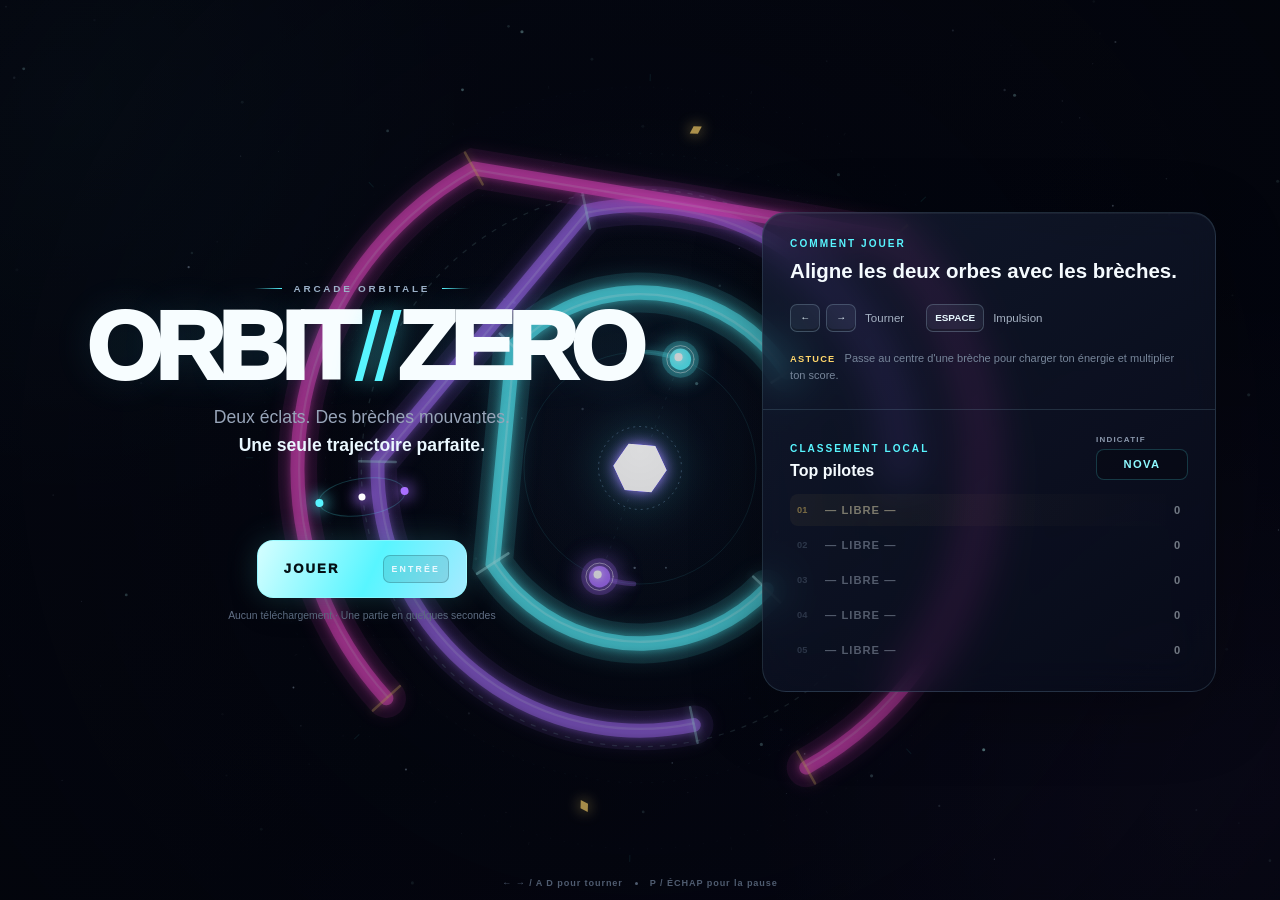
==== orbit-zero/index.html @ 379ce7a5 "Add Orbit Zero arcade game" ====
<!doctype html>
<html lang="fr">
<head>
  <meta charset="UTF-8">
  <meta name="viewport" content="width=device-width, initial-scale=1, viewport-fit=cover">
  <meta name="theme-color" content="#060812">
  <meta name="description" content="ORBIT//ZERO — un jeu d'arcade orbital rapide, tactile et addictif.">
  <title>ORBIT//ZERO — Neon Arcade</title>
  <link rel="stylesheet" href="styles.css">
</head>
<body data-state="menu">
  <main id="app" aria-label="Jeu ORBIT ZERO">
    <canvas id="game-canvas" aria-label="Zone de jeu"></canvas>

    <!-- Couches purement visuelles : aucune ressource externe n'est nécessaire. -->
    <div class="ambient" aria-hidden="true"></div>
    <div class="scanlines" aria-hidden="true"></div>
    <div id="screen-flash" aria-hidden="true"></div>

    <!-- HUD en jeu -->
    <section id="hud" aria-label="Informations de partie">
      <div class="hud-score glass-chip">
        <span class="hud-label">SCORE</span>
        <strong id="score-value">000 000</strong>
      </div>

      <div id="combo-chip" class="combo-chip" aria-live="polite">
        <span>FLUX</span>
        <strong id="combo-value">×1</strong>
      </div>

      <div class="hud-actions">
        <button id="sound-button" class="icon-button glass-chip" type="button" aria-label="Couper le son" aria-pressed="true">
          <svg class="sound-on" viewBox="0 0 24 24" aria-hidden="true"><path d="M4 9v6h4l5 4V5L8 9H4Zm12.4 3a4.4 4.4 0 0 0-2.1-3.75v7.5A4.4 4.4 0 0 0 16.4 12Zm-2.1-8v2.1a6.5 6.5 0 0 1 0 11.8V20a8.5 8.5 0 0 0 0-16Z"/></svg>
          <svg class="sound-off" viewBox="0 0 24 24" aria-hidden="true"><path d="M4 9v6h4l5 4V5L8 9H4Zm11.3 1.3L13.6 12l1.7 1.7-1.4 1.4-1.7-1.7-1.7 1.7-1.4-1.4 1.7-1.7-1.7-1.7 1.4-1.4 1.7 1.7 1.7-1.7 1.4 1.4Z"/></svg>
        </button>
        <button id="pause-button" class="icon-button glass-chip" type="button" aria-label="Mettre en pause">
          <svg viewBox="0 0 24 24" aria-hidden="true"><path d="M6.5 5h4v14h-4V5Zm7 0h4v14h-4V5Z"/></svg>
        </button>
      </div>

      <div class="energy-wrap">
        <div class="energy-copy">
          <span>IMPULSION</span>
          <span id="energy-value">100%</span>
        </div>
        <div class="energy-track" role="meter" aria-label="Énergie d'impulsion" aria-valuemin="0" aria-valuemax="100" aria-valuenow="100">
          <div id="energy-fill" class="energy-fill"></div>
        </div>
      </div>
    </section>

    <div id="callout" role="status" aria-live="polite">PRÊT</div>

    <!-- Contrôles mobiles. Le canvas accepte aussi les pressions gauche/droite. -->
    <nav id="touch-controls" class="touch-controls" aria-label="Contrôles tactiles">
      <div class="direction-pad">
        <button id="touch-left" class="touch-button direction" type="button" aria-label="Tourner à gauche">
          <svg viewBox="0 0 24 24" aria-hidden="true"><path d="m14.5 5-7 7 7 7 1.8-1.8-5.2-5.2 5.2-5.2L14.5 5Z"/></svg>
        </button>
        <button id="touch-right" class="touch-button direction" type="button" aria-label="Tourner à droite">
          <svg viewBox="0 0 24 24" aria-hidden="true"><path d="m9.5 5 7 7-7 7-1.8-1.8 5.2-5.2-5.2-5.2L9.5 5Z"/></svg>
        </button>
      </div>
      <button id="touch-pulse" class="touch-button pulse" type="button" aria-label="Activer l'impulsion">
        <span class="pulse-icon" aria-hidden="true"></span>
        <small>PULSE</small>
      </button>
    </nav>

    <!-- Écran d'accueil -->
    <section id="menu-screen" class="screen active" aria-labelledby="game-title">
      <div class="screen-inner menu-layout">
        <div class="hero-block">
          <div class="eyebrow"><span></span> ARCADE ORBITALE <span></span></div>
          <h1 id="game-title">ORBIT<span>//</span>ZERO</h1>
          <p class="tagline">Deux éclats. Des brèches mouvantes.<br><strong>Une seule trajectoire parfaite.</strong></p>

          <div class="mini-orbit" aria-hidden="true">
            <i></i><b></b><b></b>
          </div>

          <button id="play-button" class="primary-button" type="button">
            <span>JOUER</span>
            <kbd>ENTRÉE</kbd>
          </button>
          <p class="microcopy">Aucun téléchargement · Une partie en quelques secondes</p>
        </div>

        <aside class="menu-panel glass-panel">
          <div class="how-to">
            <p class="panel-kicker">COMMENT JOUER</p>
            <h2>Aligne les deux orbes avec les brèches.</h2>
            <div class="control-row desktop-help">
              <div><kbd>←</kbd><kbd>→</kbd><span>Tourner</span></div>
              <div><kbd>ESPACE</kbd><span>Impulsion</span></div>
            </div>
            <div class="control-row touch-help">
              <div><span class="gesture-icon">↔</span><span>Maintenir / glisser</span></div>
              <div><span class="gesture-icon">◉</span><span>Pulse</span></div>
            </div>
            <p class="tip"><span>ASTUCE</span> Passe au centre d'une brèche pour charger ton énergie et multiplier ton score.</p>
          </div>

          <div class="leaderboard-block">
            <div class="panel-heading">
              <div>
                <p class="panel-kicker">CLASSEMENT LOCAL</p>
                <h3>Top pilotes</h3>
              </div>
              <label class="pilot-field">
                <span>INDICATIF</span>
                <input id="pilot-name" type="text" value="NOVA" maxlength="8" autocomplete="off" spellcheck="false" aria-label="Votre indicatif">
              </label>
            </div>
            <ol id="menu-leaderboard" class="leaderboard" aria-label="Meilleurs scores locaux"></ol>
          </div>
        </aside>
      </div>
      <footer class="menu-footer">
        <span>← → / A D pour tourner</span>
        <span class="footer-dot"></span>
        <span>P / ÉCHAP pour la pause</span>
      </footer>
    </section>

    <!-- Pause -->
    <section id="pause-screen" class="screen compact-screen" aria-labelledby="pause-title">
      <div class="modal-card glass-panel">
        <p class="panel-kicker">SYSTÈME SUSPENDU</p>
        <h2 id="pause-title">PAUSE</h2>
        <p>Respire. L’orbite t’attend.</p>
        <button id="resume-button" class="primary-button small" type="button"><span>REPRENDRE</span><kbd>P</kbd></button>
        <button id="pause-home-button" class="text-button" type="button">Quitter vers l’accueil</button>
      </div>
    </section>

    <!-- Fin de partie -->
    <section id="gameover-screen" class="screen compact-screen" aria-labelledby="gameover-title">
      <div class="gameover-card glass-panel">
        <p id="record-badge" class="record-badge">NOUVEAU RECORD</p>
        <p class="panel-kicker">ORBITE ROMPUE</p>
        <h2 id="gameover-title">FIN DE TRANSMISSION</h2>

        <div class="final-score">
          <span>SCORE</span>
          <strong id="final-score-value">0</strong>
        </div>

        <div class="stat-grid">
          <div><strong id="stat-gates">0</strong><span>ANNEAUX</span></div>
          <div><strong id="stat-perfects">0</strong><span>PARFAITS</span></div>
          <div><strong id="stat-combo">×1</strong><span>MAX FLUX</span></div>
        </div>

        <div class="gameover-actions">
          <button id="restart-button" class="primary-button" type="button"><span>REJOUER</span><kbd>R</kbd></button>
          <button id="home-button" class="secondary-button" type="button">ACCUEIL</button>
        </div>

        <div class="final-ranking">
          <p class="panel-kicker">CLASSEMENT LOCAL</p>
          <ol id="gameover-leaderboard" class="leaderboard compact" aria-label="Classement après cette partie"></ol>
        </div>
      </div>
    </section>

    <div id="rotate-notice" aria-hidden="true">Tourne ton appareil pour plus d’espace</div>
  </main>

  <noscript>ORBIT//ZERO nécessite JavaScript pour fonctionner.</noscript>
  <script type="module" src="js/main.js"></script>
</body>
</html>
---- orbit-zero/styles.css ----
/* ------------------------------------------------------------
   ORBIT//ZERO — interface
   Tout le rendu est local : CSS, SVG inline et Canvas 2D.
   ------------------------------------------------------------ */

:root {
  --bg: #050711;
  --panel: rgba(12, 17, 34, 0.72);
  --panel-strong: rgba(10, 14, 29, 0.92);
  --line: rgba(168, 229, 255, 0.14);
  --line-bright: rgba(168, 229, 255, 0.28);
  --text: #f5fbff;
  --muted: #8b98ad;
  --cyan: #58f5ff;
  --cyan-soft: #8ef9ff;
  --violet: #a970ff;
  --pink: #ff4fd8;
  --gold: #ffd66b;
  --danger: #ff426c;
  --safe-bottom: env(safe-area-inset-bottom, 0px);
  --safe-top: env(safe-area-inset-top, 0px);
  --energy: 100%;
  color-scheme: dark;
  font-family: Inter, ui-sans-serif, -apple-system, BlinkMacSystemFont, "Segoe UI", sans-serif;
}

* {
  box-sizing: border-box;
}

html,
body {
  width: 100%;
  height: 100%;
  margin: 0;
  overflow: hidden;
  overscroll-behavior: none;
  background: var(--bg);
  color: var(--text);
}

body {
  -webkit-font-smoothing: antialiased;
  -webkit-tap-highlight-color: transparent;
  user-select: none;
}

button,
input {
  font: inherit;
}

button {
  color: inherit;
}

button:focus-visible,
input:focus-visible {
  outline: 2px solid var(--cyan);
  outline-offset: 4px;
}

#app {
  position: relative;
  width: 100%;
  height: 100%;
  min-height: 360px;
  isolation: isolate;
  overflow: hidden;
  background:
    radial-gradient(circle at 50% 47%, rgba(29, 52, 88, 0.2), transparent 38%),
    linear-gradient(145deg, #070914 0%, #04060d 58%, #080616 100%);
}

#game-canvas {
  position: absolute;
  z-index: 1;
  inset: 0;
  display: block;
  width: 100%;
  height: 100%;
  touch-action: none;
  cursor: crosshair;
}

.ambient {
  position: absolute;
  z-index: 0;
  inset: -20%;
  pointer-events: none;
  background:
    radial-gradient(circle at 18% 22%, rgba(88, 245, 255, 0.07), transparent 24%),
    radial-gradient(circle at 84% 76%, rgba(169, 112, 255, 0.09), transparent 28%);
  animation: ambient-drift 14s ease-in-out infinite alternate;
}

.scanlines {
  position: absolute;
  z-index: 3;
  inset: 0;
  pointer-events: none;
  opacity: 0.12;
  mix-blend-mode: soft-light;
  background: repeating-linear-gradient(
    0deg,
    rgba(255, 255, 255, 0.025) 0,
    rgba(255, 255, 255, 0.025) 1px,
    transparent 1px,
    transparent 4px
  );
}

.scanlines::after {
  content: "";
  position: absolute;
  inset: 0;
  background: radial-gradient(circle at center, transparent 48%, rgba(0, 0, 0, 0.42) 110%);
}

#screen-flash {
  position: absolute;
  z-index: 16;
  inset: 0;
  pointer-events: none;
  opacity: 0;
  background: #fff;
}

#screen-flash.flash-perfect {
  animation: flash-perfect 300ms ease-out;
}

#screen-flash.flash-pulse {
  animation: flash-pulse 340ms ease-out;
}

#screen-flash.flash-danger {
  background: var(--danger);
  animation: flash-danger 560ms ease-out;
}

.glass-panel,
.glass-chip {
  border: 1px solid var(--line);
  background: linear-gradient(145deg, rgba(22, 30, 52, 0.74), rgba(8, 12, 26, 0.67));
  box-shadow:
    inset 0 1px 0 rgba(255, 255, 255, 0.055),
    0 20px 70px rgba(0, 0, 0, 0.28);
  backdrop-filter: blur(20px) saturate(1.2);
  -webkit-backdrop-filter: blur(20px) saturate(1.2);
}

/* ------------------------------ HUD ------------------------------ */

#hud {
  position: absolute;
  z-index: 12;
  inset: 0;
  padding: calc(20px + var(--safe-top)) clamp(18px, 4vw, 58px) calc(18px + var(--safe-bottom));
  pointer-events: none;
  opacity: 0;
  transform: translateY(-8px);
  transition: opacity 220ms ease, transform 220ms ease;
}

body[data-state="playing"] #hud,
body[data-state="paused"] #hud,
body[data-state="dying"] #hud {
  opacity: 1;
  transform: none;
}

.hud-score {
  position: absolute;
  top: calc(20px + var(--safe-top));
  left: clamp(18px, 4vw, 58px);
  min-width: 142px;
  padding: 11px 15px 10px;
  border-radius: 14px;
}

.hud-label,
.energy-copy,
.panel-kicker {
  color: var(--muted);
  font-size: 0.63rem;
  font-weight: 800;
  letter-spacing: 0.2em;
}

.hud-score strong {
  display: block;
  margin-top: 2px;
  font-size: clamp(1.15rem, 2.1vw, 1.65rem);
  font-variant-numeric: tabular-nums;
  letter-spacing: 0.08em;
  line-height: 1.05;
}

.hud-actions {
  position: absolute;
  top: calc(20px + var(--safe-top));
  right: clamp(18px, 4vw, 58px);
  display: flex;
  gap: 8px;
  pointer-events: auto;
}

.icon-button {
  display: grid;
  width: 46px;
  height: 46px;
  padding: 0;
  place-items: center;
  border-radius: 14px;
  cursor: pointer;
  transition: border-color 150ms ease, background 150ms ease, transform 150ms ease;
}

.icon-button:hover {
  border-color: var(--line-bright);
  background: rgba(30, 42, 68, 0.82);
  transform: translateY(-1px);
}

.icon-button:active {
  transform: scale(0.94);
}

.icon-button svg {
  width: 20px;
  height: 20px;
  fill: currentColor;
}

.sound-off {
  display: none;
}

#sound-button[aria-pressed="false"] .sound-on {
  display: none;
}

#sound-button[aria-pressed="false"] .sound-off {
  display: block;
}

.combo-chip {
  position: absolute;
  top: calc(24px + var(--safe-top));
  left: 50%;
  display: flex;
  gap: 7px;
  align-items: baseline;
  padding: 7px 13px;
  border: 1px solid rgba(88, 245, 255, 0.24);
  border-radius: 999px;
  opacity: 0;
  background: rgba(7, 13, 27, 0.52);
  box-shadow: 0 0 24px rgba(88, 245, 255, 0.08);
  transform: translate(-50%, -8px) scale(0.9);
  transition: opacity 180ms ease, transform 180ms ease;
}

.combo-chip.visible {
  opacity: 1;
  transform: translate(-50%, 0) scale(1);
}

.combo-chip.bump {
  animation: combo-bump 260ms cubic-bezier(0.2, 0.9, 0.25, 1.35);
}

.combo-chip span {
  color: var(--cyan);
  font-size: 0.58rem;
  font-weight: 900;
  letter-spacing: 0.18em;
}

.combo-chip strong {
  font-size: 1rem;
  font-variant-numeric: tabular-nums;
}

.energy-wrap {
  position: absolute;
  bottom: calc(22px + var(--safe-bottom));
  left: 50%;
  width: min(320px, 42vw);
  transform: translateX(-50%);
}

.energy-copy {
  display: flex;
  justify-content: space-between;
  margin: 0 4px 7px;
  letter-spacing: 0.16em;
}

.energy-copy span:last-child {
  color: var(--cyan-soft);
  font-variant-numeric: tabular-nums;
}

.energy-track {
  height: 7px;
  padding: 1px;
  overflow: hidden;
  border: 1px solid rgba(126, 220, 255, 0.16);
  border-radius: 999px;
  background: rgba(0, 0, 0, 0.42);
}

.energy-fill {
  width: var(--energy);
  height: 100%;
  border-radius: inherit;
  background: linear-gradient(90deg, var(--violet), var(--cyan));
  box-shadow: 0 0 16px rgba(88, 245, 255, 0.72);
  transition: width 90ms linear, filter 180ms ease;
}

.energy-fill.low {
  filter: saturate(0.45) brightness(0.72);
}

#callout {
  position: absolute;
  z-index: 14;
  top: 15%;
  left: 50%;
  padding: 9px 16px;
  border: 1px solid rgba(88, 245, 255, 0.24);
  border-radius: 999px;
  opacity: 0;
  color: #eaffff;
  background: rgba(6, 12, 25, 0.72);
  box-shadow: 0 0 35px rgba(88, 245, 255, 0.12);
  font-size: clamp(0.65rem, 1.2vw, 0.78rem);
  font-weight: 900;
  letter-spacing: 0.18em;
  pointer-events: none;
  transform: translate(-50%, 10px) scale(0.94);
  white-space: nowrap;
}

#callout.show {
  animation: callout-in 1.15s ease both;
}

#callout.perfect {
  color: #fff7d2;
  border-color: rgba(255, 214, 107, 0.45);
  box-shadow: 0 0 35px rgba(255, 214, 107, 0.16);
}

/* --------------------------- Touch input -------------------------- */

.touch-controls {
  position: absolute;
  z-index: 13;
  right: max(18px, env(safe-area-inset-right));
  bottom: calc(18px + var(--safe-bottom));
  left: max(18px, env(safe-area-inset-left));
  display: none;
  align-items: flex-end;
  justify-content: space-between;
  pointer-events: none;
}

.direction-pad {
  display: flex;
  gap: 10px;
}

.touch-button {
  position: relative;
  display: grid;
  width: 64px;
  height: 64px;
  padding: 0;
  place-items: center;
  overflow: hidden;
  border: 1px solid rgba(174, 229, 255, 0.2);
  border-radius: 20px;
  color: rgba(241, 252, 255, 0.88);
  background: linear-gradient(145deg, rgba(35, 47, 74, 0.68), rgba(9, 14, 29, 0.64));
  box-shadow: inset 0 1px rgba(255, 255, 255, 0.06), 0 10px 30px rgba(0, 0, 0, 0.22);
  backdrop-filter: blur(12px);
  -webkit-backdrop-filter: blur(12px);
  pointer-events: auto;
  touch-action: none;
  transition: transform 100ms ease, border-color 100ms ease, background 100ms ease;
}

.touch-button svg {
  width: 28px;
  height: 28px;
  fill: currentColor;
}

.touch-button.pressed,
.touch-button:active {
  border-color: rgba(88, 245, 255, 0.62);
  background: rgba(37, 87, 107, 0.7);
  transform: scale(0.92);
}

.touch-button.pulse {
  width: 72px;
  height: 72px;
  border-color: rgba(169, 112, 255, 0.42);
  border-radius: 50%;
}

.touch-button.pulse::before {
  content: "";
  position: absolute;
  inset: 5px;
  border: 1px solid rgba(88, 245, 255, 0.24);
  border-radius: inherit;
}

.touch-button.pulse small {
  position: absolute;
  bottom: 10px;
  font-size: 0.46rem;
  font-weight: 900;
  letter-spacing: 0.14em;
}

.pulse-icon {
  width: 18px;
  height: 18px;
  margin-top: -9px;
  border: 2px solid var(--cyan);
  border-radius: 50%;
  box-shadow: 0 0 12px var(--cyan), inset 0 0 8px var(--violet);
}

.touch-button.pulse.disabled {
  opacity: 0.42;
  filter: grayscale(0.65);
}

/* ---------------------------- Screens ----------------------------- */

.screen {
  position: absolute;
  z-index: 20;
  inset: 0;
  display: grid;
  padding: calc(26px + var(--safe-top)) clamp(22px, 5vw, 84px) calc(22px + var(--safe-bottom));
  place-items: center;
  overflow: hidden auto;
  opacity: 0;
  visibility: hidden;
  background: radial-gradient(circle at center, rgba(4, 8, 19, 0.14), rgba(3, 5, 12, 0.6));
  pointer-events: none;
  transition: opacity 280ms ease, visibility 0s linear 280ms;
}

.screen.active {
  opacity: 1;
  visibility: visible;
  pointer-events: auto;
  transition: opacity 300ms ease, visibility 0s linear 0s;
}

.screen-inner {
  width: min(1180px, 100%);
}

.menu-layout {
  display: grid;
  grid-template-columns: minmax(350px, 1.05fr) minmax(380px, 0.8fr);
  gap: clamp(36px, 8vw, 112px);
  align-items: center;
}

.hero-block {
  text-align: center;
}

.eyebrow {
  display: flex;
  gap: 12px;
  align-items: center;
  justify-content: center;
  margin-bottom: 13px;
  color: #9db0c7;
  font-size: 0.62rem;
  font-weight: 900;
  letter-spacing: 0.28em;
}

.eyebrow span {
  width: 28px;
  height: 1px;
  background: linear-gradient(90deg, transparent, var(--cyan));
}

.eyebrow span:last-child {
  transform: rotate(180deg);
}

h1,
h2,
h3,
p {
  margin-top: 0;
}

h1 {
  margin-bottom: 16px;
  color: #f7fdff;
  font-size: clamp(3rem, 7.6vw, 7.2rem);
  font-weight: 950;
  letter-spacing: -0.075em;
  line-height: 0.82;
  text-shadow: 0 0 38px rgba(93, 219, 255, 0.12);
}

h1 span {
  margin: 0 0.03em;
  color: var(--cyan);
  font-weight: 300;
  text-shadow: 0 0 22px rgba(88, 245, 255, 0.62);
}

.tagline {
  margin-bottom: 18px;
  color: #98a5b9;
  font-size: clamp(0.92rem, 1.5vw, 1.1rem);
  line-height: 1.62;
}

.tagline strong {
  color: #eaf8ff;
  font-weight: 650;
}

.mini-orbit {
  position: relative;
  width: 88px;
  height: 38px;
  margin: 18px auto 24px;
  border: 1px solid rgba(88, 245, 255, 0.2);
  border-radius: 50%;
  transform: rotate(-8deg);
}

.mini-orbit i {
  position: absolute;
  top: 50%;
  left: 50%;
  width: 7px;
  height: 7px;
  border-radius: 50%;
  background: white;
  box-shadow: 0 0 13px 4px rgba(169, 112, 255, 0.72);
  transform: translate(-50%, -50%);
}

.mini-orbit b {
  position: absolute;
  top: 50%;
  left: -4px;
  width: 8px;
  height: 8px;
  border-radius: 50%;
  background: var(--cyan);
  box-shadow: 0 0 15px 4px rgba(88, 245, 255, 0.66);
  transform: translateY(-50%);
}

.mini-orbit b:last-child {
  right: -4px;
  left: auto;
  background: var(--violet);
  box-shadow: 0 0 15px 4px rgba(169, 112, 255, 0.66);
}

.primary-button,
.secondary-button,
.text-button {
  border: 0;
  cursor: pointer;
}

.primary-button {
  position: relative;
  display: inline-flex;
  min-width: 210px;
  height: 58px;
  padding: 0 17px 0 26px;
  align-items: center;
  justify-content: space-between;
  gap: 26px;
  overflow: hidden;
  border: 1px solid rgba(143, 251, 255, 0.62);
  border-radius: 16px;
  color: #041015;
  background: linear-gradient(115deg, #d6feff, var(--cyan) 55%, #a6eaff);
  box-shadow: 0 0 32px rgba(88, 245, 255, 0.18), 0 12px 28px rgba(0, 0, 0, 0.24);
  font-size: 0.82rem;
  font-weight: 950;
  letter-spacing: 0.16em;
  transition: transform 150ms ease, box-shadow 150ms ease, filter 150ms ease;
}

.primary-button::before {
  content: "";
  position: absolute;
  top: -90%;
  left: -35%;
  width: 38%;
  height: 280%;
  background: rgba(255, 255, 255, 0.55);
  transform: rotate(22deg) translateX(-220%);
  transition: transform 500ms ease;
}

.primary-button:hover {
  filter: brightness(1.06);
  box-shadow: 0 0 42px rgba(88, 245, 255, 0.29), 0 14px 32px rgba(0, 0, 0, 0.3);
  transform: translateY(-2px) scale(1.01);
}

.primary-button:hover::before {
  transform: rotate(22deg) translateX(600%);
}

.primary-button:active {
  transform: translateY(1px) scale(0.98);
}

.primary-button kbd {
  padding: 5px 8px;
  border: 1px solid rgba(0, 32, 42, 0.22);
  border-radius: 7px;
  background: rgba(0, 23, 31, 0.1);
  box-shadow: none;
  font-size: 0.55rem;
}

.primary-button.small {
  min-width: 226px;
  height: 54px;
}

.microcopy {
  margin: 12px 0 0;
  color: #627086;
  font-size: 0.65rem;
}

.menu-panel {
  overflow: hidden;
  border-radius: 24px;
}

.how-to,
.leaderboard-block {
  padding: 25px 27px;
}

.how-to {
  border-bottom: 1px solid var(--line);
}

.panel-kicker {
  margin-bottom: 8px;
  color: var(--cyan);
}

.how-to h2 {
  max-width: 420px;
  margin-bottom: 19px;
  font-size: clamp(1rem, 1.8vw, 1.28rem);
  font-weight: 680;
  line-height: 1.35;
}

.control-row {
  display: flex;
  gap: 22px;
  align-items: center;
  margin-bottom: 18px;
}

.control-row > div {
  display: flex;
  gap: 6px;
  align-items: center;
}

kbd {
  display: inline-grid;
  min-width: 30px;
  height: 28px;
  padding: 0 8px;
  place-items: center;
  border: 1px solid rgba(197, 237, 255, 0.2);
  border-radius: 7px;
  color: #e8f9ff;
  background: rgba(176, 221, 255, 0.07);
  box-shadow: inset 0 -2px rgba(0, 0, 0, 0.26);
  font-size: 0.62rem;
  font-weight: 800;
  font-family: inherit;
}

.control-row span {
  margin-left: 3px;
  color: #a6b2c3;
  font-size: 0.72rem;
}

.touch-help {
  display: none;
}

.gesture-icon {
  display: inline-grid;
  width: 31px;
  height: 31px;
  margin-left: 0 !important;
  place-items: center;
  border: 1px solid rgba(88, 245, 255, 0.24);
  border-radius: 50%;
  color: var(--cyan) !important;
}

.tip {
  margin-bottom: 0;
  color: #77869a;
  font-size: 0.69rem;
  line-height: 1.55;
}

.tip span {
  margin-right: 6px;
  color: var(--gold);
  font-size: 0.58rem;
  font-weight: 900;
  letter-spacing: 0.13em;
}

.panel-heading {
  display: flex;
  gap: 15px;
  align-items: flex-end;
  justify-content: space-between;
  margin-bottom: 14px;
}

.panel-heading h3 {
  margin-bottom: 0;
  font-size: 1rem;
}

.pilot-field {
  display: flex;
  flex-direction: column;
  gap: 5px;
  color: var(--muted);
  font-size: 0.5rem;
  font-weight: 850;
  letter-spacing: 0.15em;
}

.pilot-field input {
  width: 92px;
  height: 31px;
  border: 1px solid rgba(88, 245, 255, 0.2);
  border-radius: 8px;
  outline: none;
  color: var(--cyan-soft);
  background: rgba(0, 0, 0, 0.24);
  font-size: 0.7rem;
  font-weight: 900;
  letter-spacing: 0.12em;
  text-align: center;
  text-transform: uppercase;
  user-select: text;
}

.leaderboard {
  display: grid;
  gap: 3px;
  margin: 0;
  padding: 0;
  list-style: none;
  counter-reset: rank;
}

.leaderboard li {
  display: grid;
  min-height: 32px;
  padding: 4px 7px;
  grid-template-columns: 28px 1fr auto;
  align-items: center;
  border-radius: 8px;
  color: #aab6c8;
  counter-increment: rank;
  font-size: 0.7rem;
}

.leaderboard li::before {
  content: counter(rank, decimal-leading-zero);
  color: #536176;
  font-size: 0.58rem;
  font-weight: 800;
  font-variant-numeric: tabular-nums;
}

.leaderboard li:nth-child(1) {
  color: #fff4c4;
  background: linear-gradient(90deg, rgba(255, 214, 107, 0.11), transparent);
}

.leaderboard li:nth-child(1)::before {
  color: var(--gold);
}

.leaderboard li.current {
  outline: 1px solid rgba(88, 245, 255, 0.25);
  color: var(--cyan-soft);
  background: rgba(88, 245, 255, 0.06);
}

.leaderboard .rank-name {
  overflow: hidden;
  font-weight: 760;
  letter-spacing: 0.09em;
  text-overflow: ellipsis;
  white-space: nowrap;
}

.leaderboard .rank-score {
  color: #eefaff;
  font-weight: 850;
  font-variant-numeric: tabular-nums;
  letter-spacing: 0.08em;
}

.leaderboard li.empty {
  opacity: 0.45;
}

.menu-footer {
  position: absolute;
  right: 0;
  bottom: calc(12px + var(--safe-bottom));
  left: 0;
  display: flex;
  gap: 12px;
  align-items: center;
  justify-content: center;
  color: #4f5c70;
  font-size: 0.57rem;
  font-weight: 700;
  letter-spacing: 0.1em;
  pointer-events: none;
}

.footer-dot {
  width: 3px;
  height: 3px;
  border-radius: 50%;
  background: #4f5c70;
}

/* Pause & game over */

.compact-screen {
  background: rgba(2, 4, 10, 0.62);
  backdrop-filter: blur(8px);
  -webkit-backdrop-filter: blur(8px);
}

.modal-card,
.gameover-card {
  width: min(440px, 100%);
  padding: clamp(28px, 5vw, 42px);
  border-radius: 25px;
  text-align: center;
  transform: translateY(14px) scale(0.97);
  transition: transform 320ms cubic-bezier(0.2, 0.8, 0.2, 1);
}

.screen.active .modal-card,
.screen.active .gameover-card {
  transform: none;
}

.modal-card h2,
.gameover-card h2 {
  margin-bottom: 9px;
  font-size: clamp(1.65rem, 4vw, 2.45rem);
  letter-spacing: -0.04em;
}

.modal-card > p:not(.panel-kicker) {
  margin-bottom: 27px;
  color: var(--muted);
  font-size: 0.88rem;
}

.text-button {
  display: block;
  margin: 17px auto 0;
  padding: 6px;
  color: #728096;
  background: none;
  font-size: 0.68rem;
  transition: color 150ms ease;
}

.text-button:hover {
  color: #c8d7e8;
}

.gameover-card {
  width: min(520px, 100%);
  padding-top: 31px;
}

.record-badge {
  display: none;
  width: max-content;
  margin: -47px auto 19px;
  padding: 7px 13px;
  border: 1px solid rgba(255, 214, 107, 0.5);
  border-radius: 999px;
  color: #311f00;
  background: linear-gradient(90deg, #ffe597, var(--gold));
  box-shadow: 0 0 32px rgba(255, 214, 107, 0.2);
  font-size: 0.58rem;
  font-weight: 950;
  letter-spacing: 0.15em;
}

.record-badge.visible {
  display: block;
  animation: record-pop 550ms cubic-bezier(0.2, 1, 0.25, 1.3) both;
}

.final-score {
  margin: 23px 0 19px;
}

.final-score span {
  display: block;
  margin-bottom: 3px;
  color: var(--muted);
  font-size: 0.56rem;
  font-weight: 850;
  letter-spacing: 0.2em;
}

.final-score strong {
  color: #f7fdff;
  font-size: clamp(2.7rem, 10vw, 4.5rem);
  font-weight: 850;
  font-variant-numeric: tabular-nums;
  letter-spacing: -0.055em;
  line-height: 1;
  text-shadow: 0 0 28px rgba(88, 245, 255, 0.17);
}

.stat-grid {
  display: grid;
  margin-bottom: 23px;
  grid-template-columns: repeat(3, 1fr);
  border: solid var(--line);
  border-width: 1px 0;
}

.stat-grid div {
  padding: 14px 4px 12px;
}

.stat-grid div + div {
  border-left: 1px solid var(--line);
}

.stat-grid strong,
.stat-grid span {
  display: block;
}

.stat-grid strong {
  margin-bottom: 3px;
  color: #effcff;
  font-size: 1.05rem;
  font-variant-numeric: tabular-nums;
}

.stat-grid span {
  color: #66758b;
  font-size: 0.5rem;
  font-weight: 850;
  letter-spacing: 0.13em;
}

.gameover-actions {
  display: flex;
  gap: 9px;
}

.gameover-actions .primary-button {
  min-width: 0;
  flex: 1.25;
}

.secondary-button {
  flex: 0.75;
  border: 1px solid var(--line-bright);
  border-radius: 16px;
  color: #b9c8da;
  background: rgba(16, 23, 40, 0.66);
  font-size: 0.7rem;
  font-weight: 850;
  letter-spacing: 0.1em;
  transition: border-color 150ms ease, color 150ms ease, transform 150ms ease;
}

.secondary-button:hover {
  border-color: rgba(88, 245, 255, 0.5);
  color: #f1fdff;
  transform: translateY(-1px);
}

.secondary-button:active {
  transform: scale(0.97);
}

.final-ranking {
  margin-top: 22px;
  padding-top: 1px;
  text-align: left;
}

.leaderboard.compact {
  grid-template-columns: repeat(2, 1fr);
  column-gap: 10px;
}

.leaderboard.compact li {
  min-width: 0;
}

#rotate-notice {
  display: none;
}

noscript {
  position: fixed;
  z-index: 100;
  inset: 0;
  display: grid;
  padding: 30px;
  place-items: center;
  color: white;
  background: #050711;
  text-align: center;
}

/* --------------------------- Animations --------------------------- */

@keyframes ambient-drift {
  to { transform: translate3d(3%, -2%, 0) rotate(2deg); }
}

@keyframes flash-perfect {
  0% { opacity: 0; }
  14% { opacity: 0.2; }
  100% { opacity: 0; }
}

@keyframes flash-pulse {
  0% { opacity: 0; background: var(--cyan); }
  18% { opacity: 0.19; }
  100% { opacity: 0; background: var(--cyan); }
}

@keyframes flash-danger {
  0% { opacity: 0; }
  12% { opacity: 0.42; }
  100% { opacity: 0; }
}

@keyframes combo-bump {
  50% { transform: translate(-50%, 0) scale(1.18); filter: brightness(1.4); }
}

@keyframes callout-in {
  0% { opacity: 0; transform: translate(-50%, 10px) scale(0.94); }
  16%, 68% { opacity: 1; transform: translate(-50%, 0) scale(1); }
  100% { opacity: 0; transform: translate(-50%, -8px) scale(0.98); }
}

@keyframes record-pop {
  from { opacity: 0; transform: scale(0.65) rotate(-2deg); }
  to { opacity: 1; transform: scale(1) rotate(0); }
}

/* --------------------------- Responsive --------------------------- */

@media (pointer: coarse), (max-width: 900px) {
  #game-canvas { cursor: default; }

  body[data-state="playing"] .touch-controls {
    display: flex;
  }

  body[data-state="playing"] .energy-wrap,
  body[data-state="dying"] .energy-wrap {
    bottom: calc(99px + var(--safe-bottom));
    width: min(270px, 55vw);
  }

  .desktop-help { display: none; }
  .touch-help { display: flex; }

  .menu-layout {
    grid-template-columns: minmax(280px, 0.9fr) minmax(340px, 1fr);
    gap: clamp(22px, 4vw, 48px);
  }
}

@media (max-width: 720px) {
  .screen {
    padding: calc(24px + var(--safe-top)) 18px calc(20px + var(--safe-bottom));
  }

  #menu-screen {
    place-items: start center;
  }

  .menu-layout {
    display: block;
    max-width: 470px;
    padding-bottom: 24px;
  }

  .hero-block {
    padding: 7vh 0 22px;
  }

  h1 {
    margin-bottom: 12px;
    font-size: clamp(3.25rem, 17vw, 5.4rem);
  }

  .tagline {
    margin-bottom: 12px;
    font-size: 0.84rem;
  }

  .mini-orbit {
    margin: 13px auto 20px;
  }

  .menu-panel {
    border-radius: 20px;
  }

  .how-to,
  .leaderboard-block {
    padding: 21px;
  }

  .menu-footer {
    display: none;
  }

  .hud-score {
    top: calc(13px + var(--safe-top));
    left: 13px;
    min-width: 117px;
    padding: 9px 11px 8px;
    border-radius: 12px;
  }

  .hud-score strong {
    font-size: 1.02rem;
  }

  .hud-label { font-size: 0.54rem; }

  .hud-actions {
    top: calc(13px + var(--safe-top));
    right: 13px;
    gap: 6px;
  }

  .icon-button {
    width: 41px;
    height: 41px;
    border-radius: 12px;
  }

  .combo-chip {
    top: calc(64px + var(--safe-top));
  }

  #callout {
    top: calc(106px + var(--safe-top));
  }

  .energy-wrap {
    width: 48vw;
  }

  .gameover-card {
    padding: 27px 20px 23px;
  }

  .leaderboard.compact {
    display: grid;
    grid-template-columns: 1fr;
  }

  .leaderboard.compact li:nth-child(n + 4) {
    display: none;
  }
}

@media (max-width: 420px) {
  .hero-block {
    padding-top: 5.5vh;
  }

  .eyebrow { font-size: 0.53rem; }

  .primary-button {
    min-width: 198px;
    height: 54px;
  }

  .control-row { gap: 12px; }

  .touch-button {
    width: 59px;
    height: 59px;
    border-radius: 18px;
  }

  .touch-button.pulse {
    width: 66px;
    height: 66px;
  }

  body[data-state="playing"] .energy-wrap,
  body[data-state="dying"] .energy-wrap {
    bottom: calc(91px + var(--safe-bottom));
  }

  .energy-copy { font-size: 0.54rem; }

  .gameover-actions .primary-button {
    padding: 0 12px 0 18px;
    gap: 8px;
  }
}

@media (max-height: 650px) and (orientation: landscape) {
  .screen {
    padding-top: calc(14px + var(--safe-top));
    padding-bottom: calc(12px + var(--safe-bottom));
  }

  .menu-layout {
    grid-template-columns: minmax(300px, 0.9fr) minmax(420px, 1fr);
    gap: 30px;
  }

  h1 { font-size: clamp(3.2rem, 10vw, 5.8rem); }
  .tagline br { display: none; }
  .mini-orbit { margin: 10px auto 15px; }
  .how-to, .leaderboard-block { padding: 17px 22px; }
  .how-to h2 { margin-bottom: 12px; }
  .control-row { margin-bottom: 11px; }
  .menu-footer { display: none; }

  .modal-card,
  .gameover-card {
    padding-top: 22px;
    padding-bottom: 20px;
  }

  .gameover-card h2 { font-size: 1.55rem; }
  .final-score { margin: 12px 0; }
  .final-score strong { font-size: 2.7rem; }
  .stat-grid { margin-bottom: 14px; }
  .stat-grid div { padding: 9px 3px; }
  .final-ranking { display: none; }
}

@media (max-height: 480px) and (orientation: landscape) and (pointer: coarse) {
  .touch-controls {
    right: max(12px, env(safe-area-inset-right));
    bottom: calc(10px + var(--safe-bottom));
    left: max(12px, env(safe-area-inset-left));
  }

  .touch-button,
  .touch-button.pulse {
    width: 56px;
    height: 56px;
  }

  body[data-state="playing"] .energy-wrap,
  body[data-state="dying"] .energy-wrap {
    bottom: calc(18px + var(--safe-bottom));
    width: min(250px, 35vw);
  }

  #callout { top: 18%; }
}

@media (prefers-reduced-motion: reduce) {
  *,
  *::before,
  *::after {
    scroll-behavior: auto !important;
    animation-duration: 1ms !important;
    animation-iteration-count: 1 !important;
    transition-duration: 1ms !important;
  }

  .ambient { animation: none; }
}
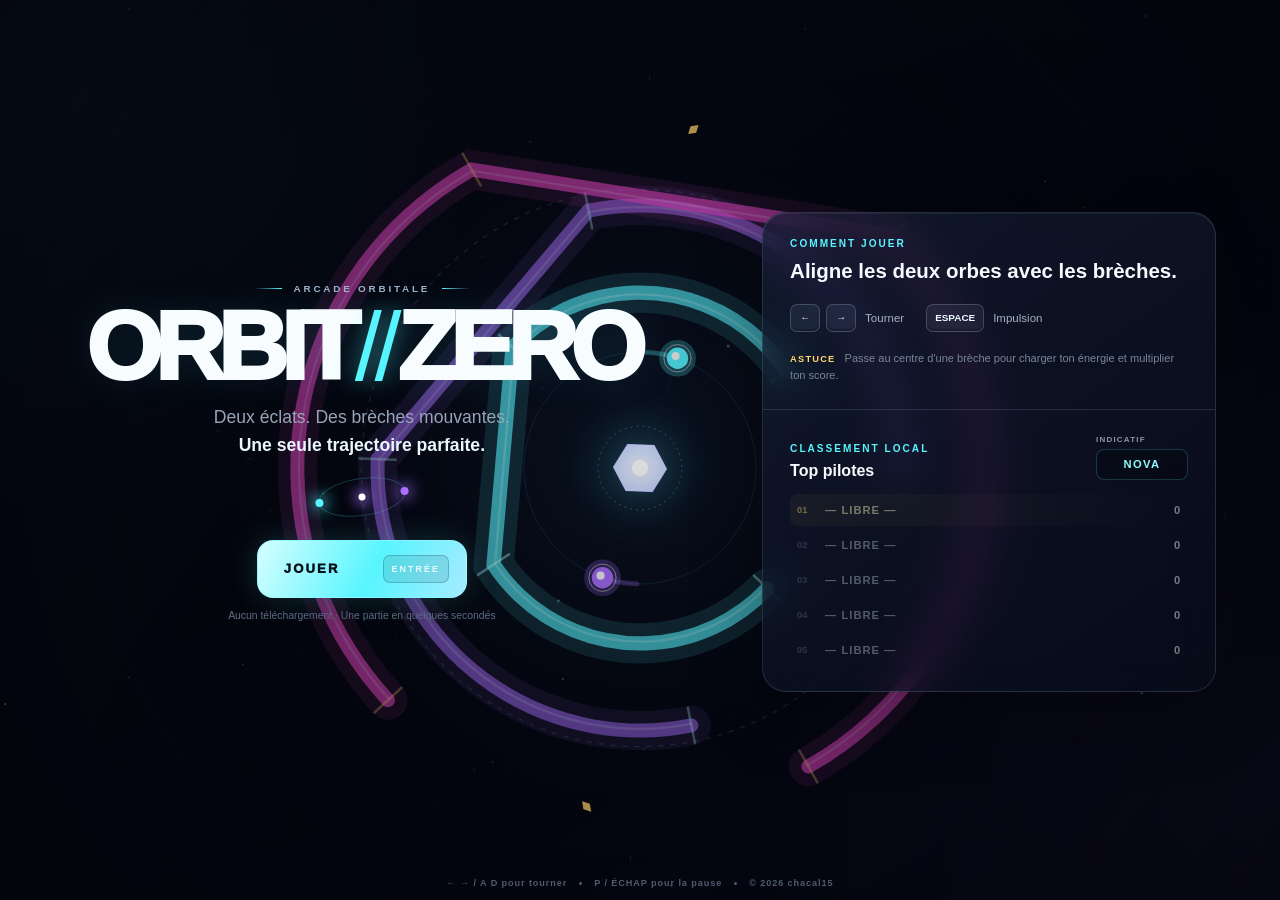
==== commit e8c12dc2: "Add copyright and usage restrictions" ====
--- a/orbit-zero/index.html
+++ b/orbit-zero/index.html
@@ -5,6 +5,8 @@
   <meta name="viewport" content="width=device-width, initial-scale=1, viewport-fit=cover">
   <meta name="theme-color" content="#060812">
   <meta name="description" content="ORBIT//ZERO — un jeu d'arcade orbital rapide, tactile et addictif.">
+  <meta name="author" content="chacal15">
+  <meta name="copyright" content="© 2026 chacal15. Tous droits réservés.">
   <title>ORBIT//ZERO — Neon Arcade</title>
   <link rel="stylesheet" href="styles.css">
 </head>
@@ -121,6 +123,8 @@
         <span>← → / A D pour tourner</span>
         <span class="footer-dot"></span>
         <span>P / ÉCHAP pour la pause</span>
+        <span class="footer-dot"></span>
+        <span>© 2026 chacal15</span>
       </footer>
     </section>
 
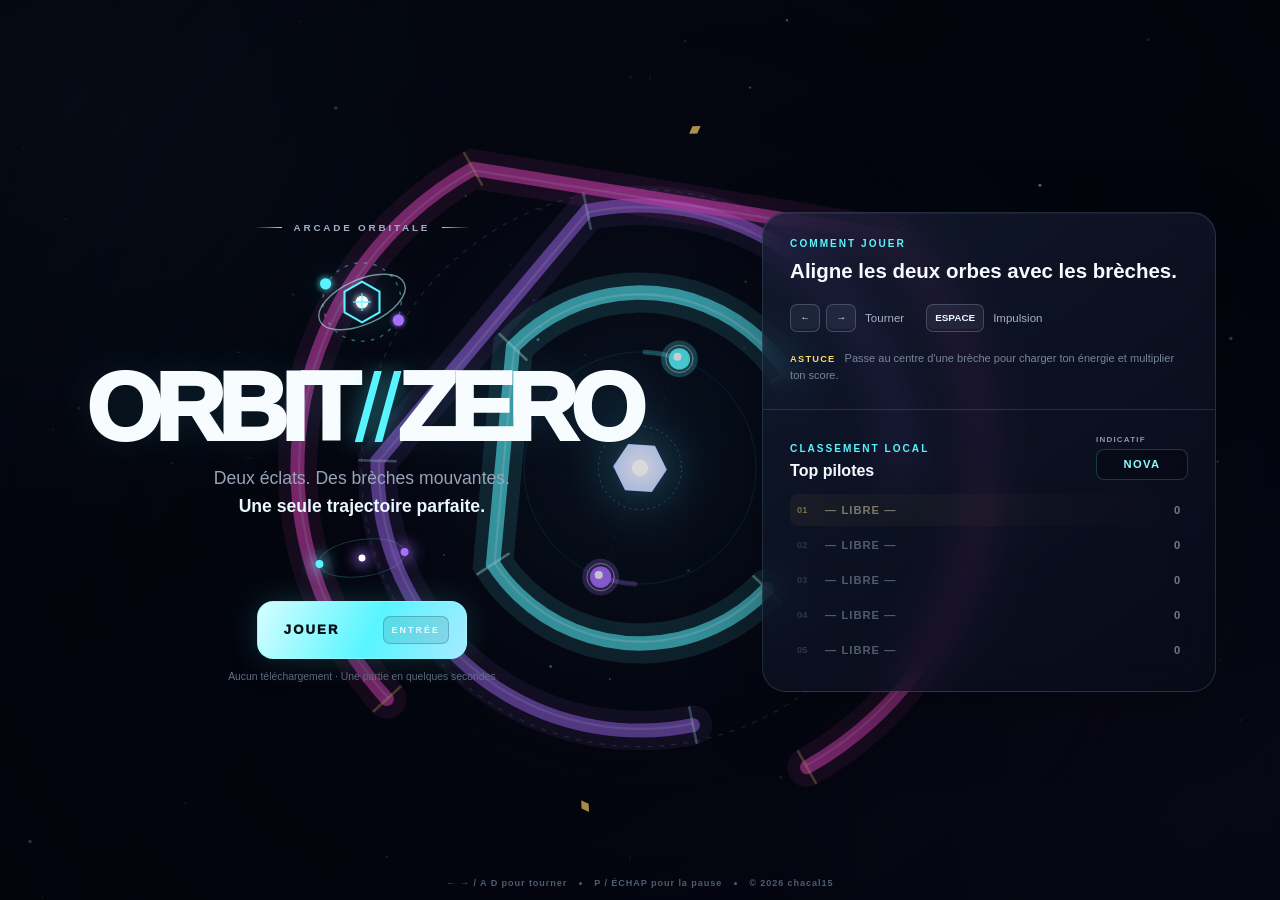
==== commit a4526416: "Add Orbit Zero logo" ====
--- a/orbit-zero/index.html
+++ b/orbit-zero/index.html
@@ -7,6 +7,7 @@
   <meta name="description" content="ORBIT//ZERO — un jeu d'arcade orbital rapide, tactile et addictif.">
   <meta name="author" content="chacal15">
   <meta name="copyright" content="© 2026 chacal15. Tous droits réservés.">
+  <link rel="icon" type="image/svg+xml" href="orbit-zero-logo.svg">
   <title>ORBIT//ZERO — Neon Arcade</title>
   <link rel="stylesheet" href="styles.css">
 </head>
@@ -75,6 +76,7 @@
       <div class="screen-inner menu-layout">
         <div class="hero-block">
           <div class="eyebrow"><span></span> ARCADE ORBITALE <span></span></div>
+          <img class="brand-logo" src="orbit-zero-logo.svg" alt="Logo ORBIT ZERO">
           <h1 id="game-title">ORBIT<span>//</span>ZERO</h1>
           <p class="tagline">Deux éclats. Des brèches mouvantes.<br><strong>Une seule trajectoire parfaite.</strong></p>
 
--- a/orbit-zero/styles.css
+++ b/orbit-zero/styles.css
@@ -483,6 +483,14 @@
   text-align: center;
 }
 
+.brand-logo {
+  display: block;
+  width: clamp(74px, 9vw, 112px);
+  height: auto;
+  margin: 0 auto 10px;
+  filter: drop-shadow(0 0 18px rgba(88, 245, 255, 0.18));
+}
+
 .eyebrow {
   display: flex;
   gap: 12px;
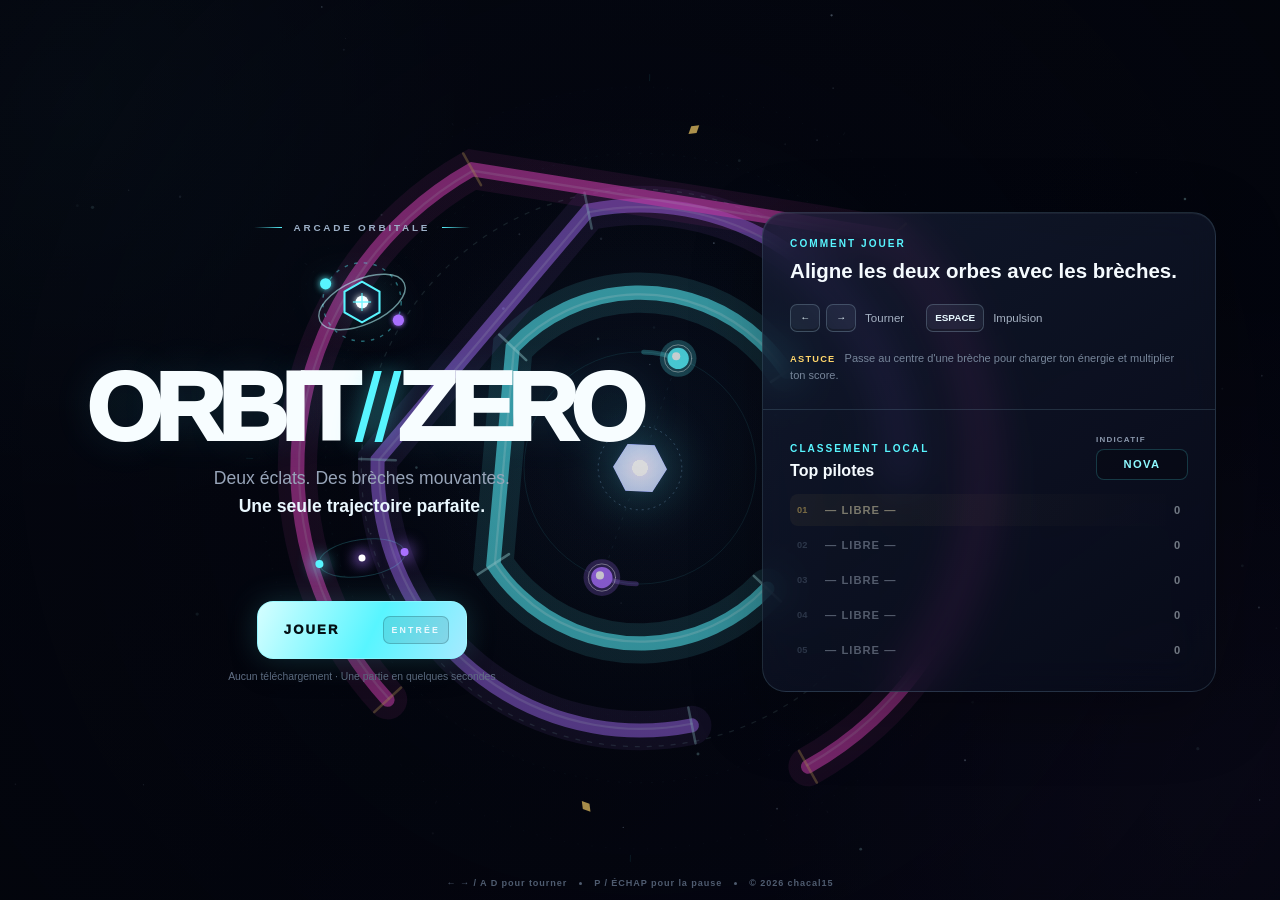
==== commit 4fdbb1bf: "Make Orbit Zero installable as a mobile app" ====
--- a/orbit-zero/index.html
+++ b/orbit-zero/index.html
@@ -8,6 +8,11 @@
   <meta name="author" content="chacal15">
   <meta name="copyright" content="© 2026 chacal15. Tous droits réservés.">
   <link rel="icon" type="image/svg+xml" href="orbit-zero-logo.svg">
+  <link rel="manifest" href="manifest.webmanifest">
+  <link rel="apple-touch-icon" href="orbit-zero-logo.svg">
+  <meta name="mobile-web-app-capable" content="yes">
+  <meta name="apple-mobile-web-app-capable" content="yes">
+  <meta name="apple-mobile-web-app-status-bar-style" content="black-translucent">
   <title>ORBIT//ZERO — Neon Arcade</title>
   <link rel="stylesheet" href="styles.css">
 </head>
@@ -176,5 +181,10 @@
 
   <noscript>ORBIT//ZERO nécessite JavaScript pour fonctionner.</noscript>
   <script type="module" src="js/main.js"></script>
+  <script>
+    if ("serviceWorker" in navigator) {
+      window.addEventListener("load", () => navigator.serviceWorker.register("sw.js"));
+    }
+  </script>
 </body>
 </html>
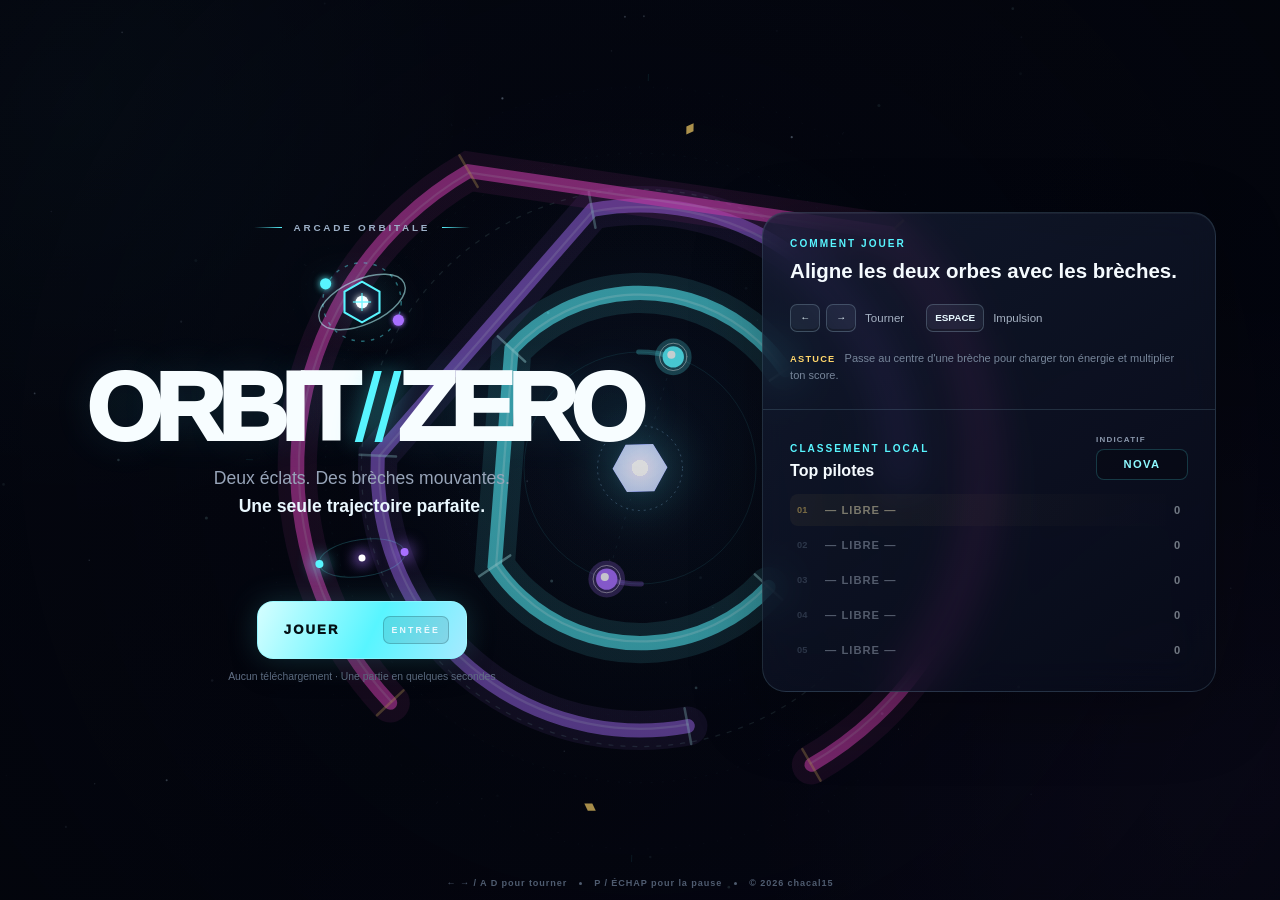
==== commit a5cd4bc1: "Add PNG PWA icon for Android packaging" ====
--- a/orbit-zero/index.html
+++ b/orbit-zero/index.html
@@ -9,7 +9,7 @@
   <meta name="copyright" content="© 2026 chacal15. Tous droits réservés.">
   <link rel="icon" type="image/svg+xml" href="orbit-zero-logo.svg">
   <link rel="manifest" href="manifest.webmanifest">
-  <link rel="apple-touch-icon" href="orbit-zero-logo.svg">
+  <link rel="apple-touch-icon" href="orbit-zero-icon-512.png">
   <meta name="mobile-web-app-capable" content="yes">
   <meta name="apple-mobile-web-app-capable" content="yes">
   <meta name="apple-mobile-web-app-status-bar-style" content="black-translucent">
